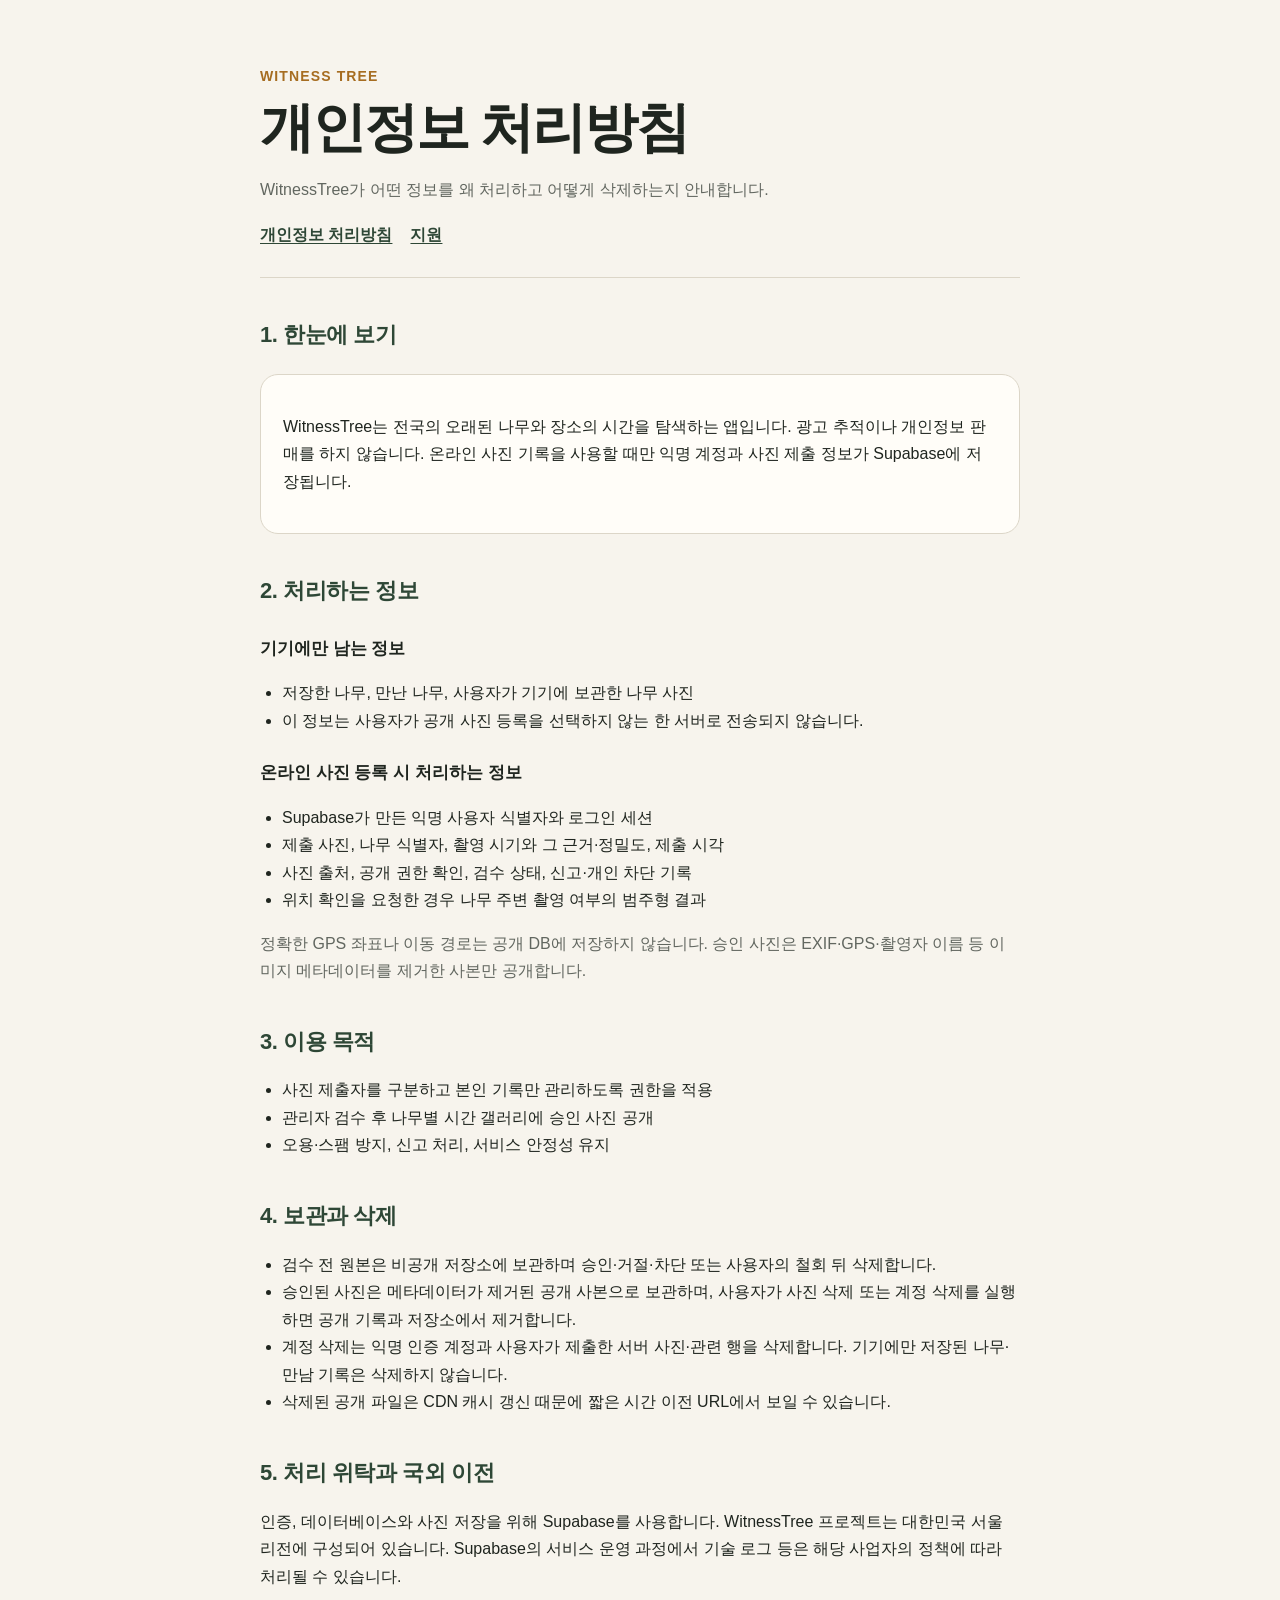
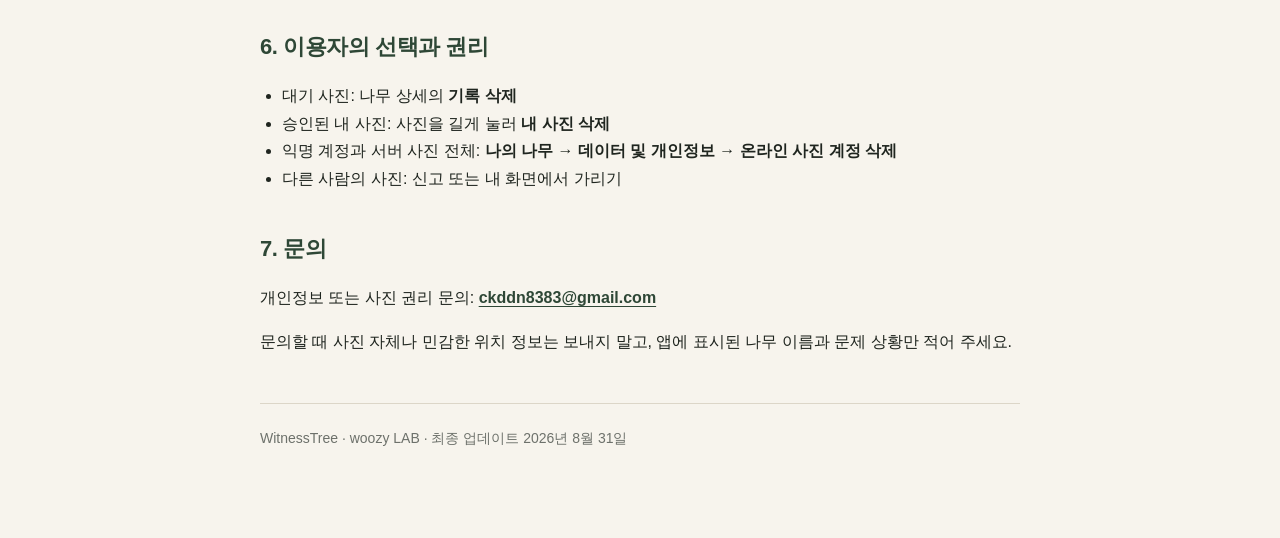
==== privacy/index.html @ dcda088e "docs: publish WitnessTree privacy and support pages" ====
<!doctype html>
<html lang="ko">
<head>
  <meta charset="utf-8">
  <meta name="viewport" content="width=device-width, initial-scale=1">
  <meta name="description" content="WitnessTree가 어떤 정보를 왜 처리하고 어떻게 삭제하는지 안내합니다.">
  <title>개인정보 처리방침 · WitnessTree</title>
  <link rel="stylesheet" href="../assets/site.css">
</head>
<body>
  <main>
    <header>
      <div class="brand">WITNESS TREE</div>
      <h1>개인정보 처리방침</h1>
      <p class="meta">WitnessTree가 어떤 정보를 왜 처리하고 어떻게 삭제하는지 안내합니다.</p>
      <nav><a href="../privacy/">개인정보 처리방침</a><a href="../support/">지원</a></nav>
    </header>

    <section>
      <h2>1. 한눈에 보기</h2>
      <div class="card"><p>WitnessTree는 전국의 오래된 나무와 장소의 시간을 탐색하는 앱입니다. 광고 추적이나 개인정보 판매를 하지 않습니다. 온라인 사진 기록을 사용할 때만 익명 계정과 사진 제출 정보가 Supabase에 저장됩니다.</p></div>
    </section>

    <section>
      <h2>2. 처리하는 정보</h2>
      <h3>기기에만 남는 정보</h3>
      <ul>
        <li>저장한 나무, 만난 나무, 사용자가 기기에 보관한 나무 사진</li>
        <li>이 정보는 사용자가 공개 사진 등록을 선택하지 않는 한 서버로 전송되지 않습니다.</li>
      </ul>
      <h3>온라인 사진 등록 시 처리하는 정보</h3>
      <ul>
        <li>Supabase가 만든 익명 사용자 식별자와 로그인 세션</li>
        <li>제출 사진, 나무 식별자, 촬영 시기와 그 근거·정밀도, 제출 시각</li>
        <li>사진 출처, 공개 권한 확인, 검수 상태, 신고·개인 차단 기록</li>
        <li>위치 확인을 요청한 경우 나무 주변 촬영 여부의 범주형 결과</li>
      </ul>
      <p class="note">정확한 GPS 좌표나 이동 경로는 공개 DB에 저장하지 않습니다. 승인 사진은 EXIF·GPS·촬영자 이름 등 이미지 메타데이터를 제거한 사본만 공개합니다.</p>
    </section>

    <section>
      <h2>3. 이용 목적</h2>
      <ul>
        <li>사진 제출자를 구분하고 본인 기록만 관리하도록 권한을 적용</li>
        <li>관리자 검수 후 나무별 시간 갤러리에 승인 사진 공개</li>
        <li>오용·스팸 방지, 신고 처리, 서비스 안정성 유지</li>
      </ul>
    </section>

    <section>
      <h2>4. 보관과 삭제</h2>
      <ul>
        <li>검수 전 원본은 비공개 저장소에 보관하며 승인·거절·차단 또는 사용자의 철회 뒤 삭제합니다.</li>
        <li>승인된 사진은 메타데이터가 제거된 공개 사본으로 보관하며, 사용자가 사진 삭제 또는 계정 삭제를 실행하면 공개 기록과 저장소에서 제거합니다.</li>
        <li>계정 삭제는 익명 인증 계정과 사용자가 제출한 서버 사진·관련 행을 삭제합니다. 기기에만 저장된 나무·만남 기록은 삭제하지 않습니다.</li>
        <li>삭제된 공개 파일은 CDN 캐시 갱신 때문에 짧은 시간 이전 URL에서 보일 수 있습니다.</li>
      </ul>
    </section>

    <section>
      <h2>5. 처리 위탁과 국외 이전</h2>
      <p>인증, 데이터베이스와 사진 저장을 위해 Supabase를 사용합니다. WitnessTree 프로젝트는 대한민국 서울 리전에 구성되어 있습니다. Supabase의 서비스 운영 과정에서 기술 로그 등은 해당 사업자의 정책에 따라 처리될 수 있습니다.</p>
    </section>

    <section>
      <h2>6. 이용자의 선택과 권리</h2>
      <ul>
        <li>대기 사진: 나무 상세의 <strong>기록 삭제</strong></li>
        <li>승인된 내 사진: 사진을 길게 눌러 <strong>내 사진 삭제</strong></li>
        <li>익명 계정과 서버 사진 전체: <strong>나의 나무 → 데이터 및 개인정보 → 온라인 사진 계정 삭제</strong></li>
        <li>다른 사람의 사진: 신고 또는 내 화면에서 가리기</li>
      </ul>
    </section>

    <section>
      <h2>7. 문의</h2>
      <p>개인정보 또는 사진 권리 문의: <a href="mailto:ckddn8383@gmail.com?subject=WitnessTree%20개인정보%20문의">ckddn8383@gmail.com</a></p>
      <p>문의할 때 사진 자체나 민감한 위치 정보는 보내지 말고, 앱에 표시된 나무 이름과 문제 상황만 적어 주세요.</p>
    </section>

    <footer>WitnessTree · woozy LAB · 최종 업데이트 2026년 8월 31일</footer>
  </main>
</body>
</html>
---- assets/site.css ----
:root {
  color-scheme: light;
  --paper: #f7f4ed;
  --surface: #fffdf8;
  --ink: #1f251f;
  --green: #2e4736;
  --time: #a66d21;
  --line: #dcd6c8;
  --muted: #626760;
}

* {
  box-sizing: border-box;
}

body {
  margin: 0;
  background: var(--paper);
  color: var(--ink);
  font-family: -apple-system, BlinkMacSystemFont, "Apple SD Gothic Neo", "Noto Sans KR", sans-serif;
  line-height: 1.72;
}

main {
  width: min(760px, calc(100% - 40px));
  margin: 0 auto;
  padding: 64px 0 88px;
}

header {
  border-bottom: 1px solid var(--line);
  padding-bottom: 28px;
  margin-bottom: 36px;
}

.brand {
  color: var(--time);
  font-size: 14px;
  font-weight: 750;
  letter-spacing: 0.08em;
}

h1 {
  margin: 8px 0;
  font-size: clamp(34px, 7vw, 54px);
  line-height: 1.18;
  letter-spacing: -0.04em;
}

h2 {
  margin: 38px 0 10px;
  color: var(--green);
  font-size: 22px;
  letter-spacing: -0.02em;
}

h3 {
  margin: 24px 0 6px;
  font-size: 17px;
}

p,
li {
  font-size: 16px;
}

ul {
  padding-left: 22px;
}

.meta,
.note {
  color: var(--muted);
}

.card {
  margin: 20px 0;
  padding: 22px;
  border: 1px solid var(--line);
  border-radius: 18px;
  background: var(--surface);
}

a {
  color: var(--green);
  font-weight: 650;
  text-underline-offset: 3px;
}

nav {
  display: flex;
  flex-wrap: wrap;
  gap: 18px;
  margin-top: 18px;
}

footer {
  margin-top: 48px;
  padding-top: 22px;
  border-top: 1px solid var(--line);
  color: #6d716b;
  font-size: 14px;
}
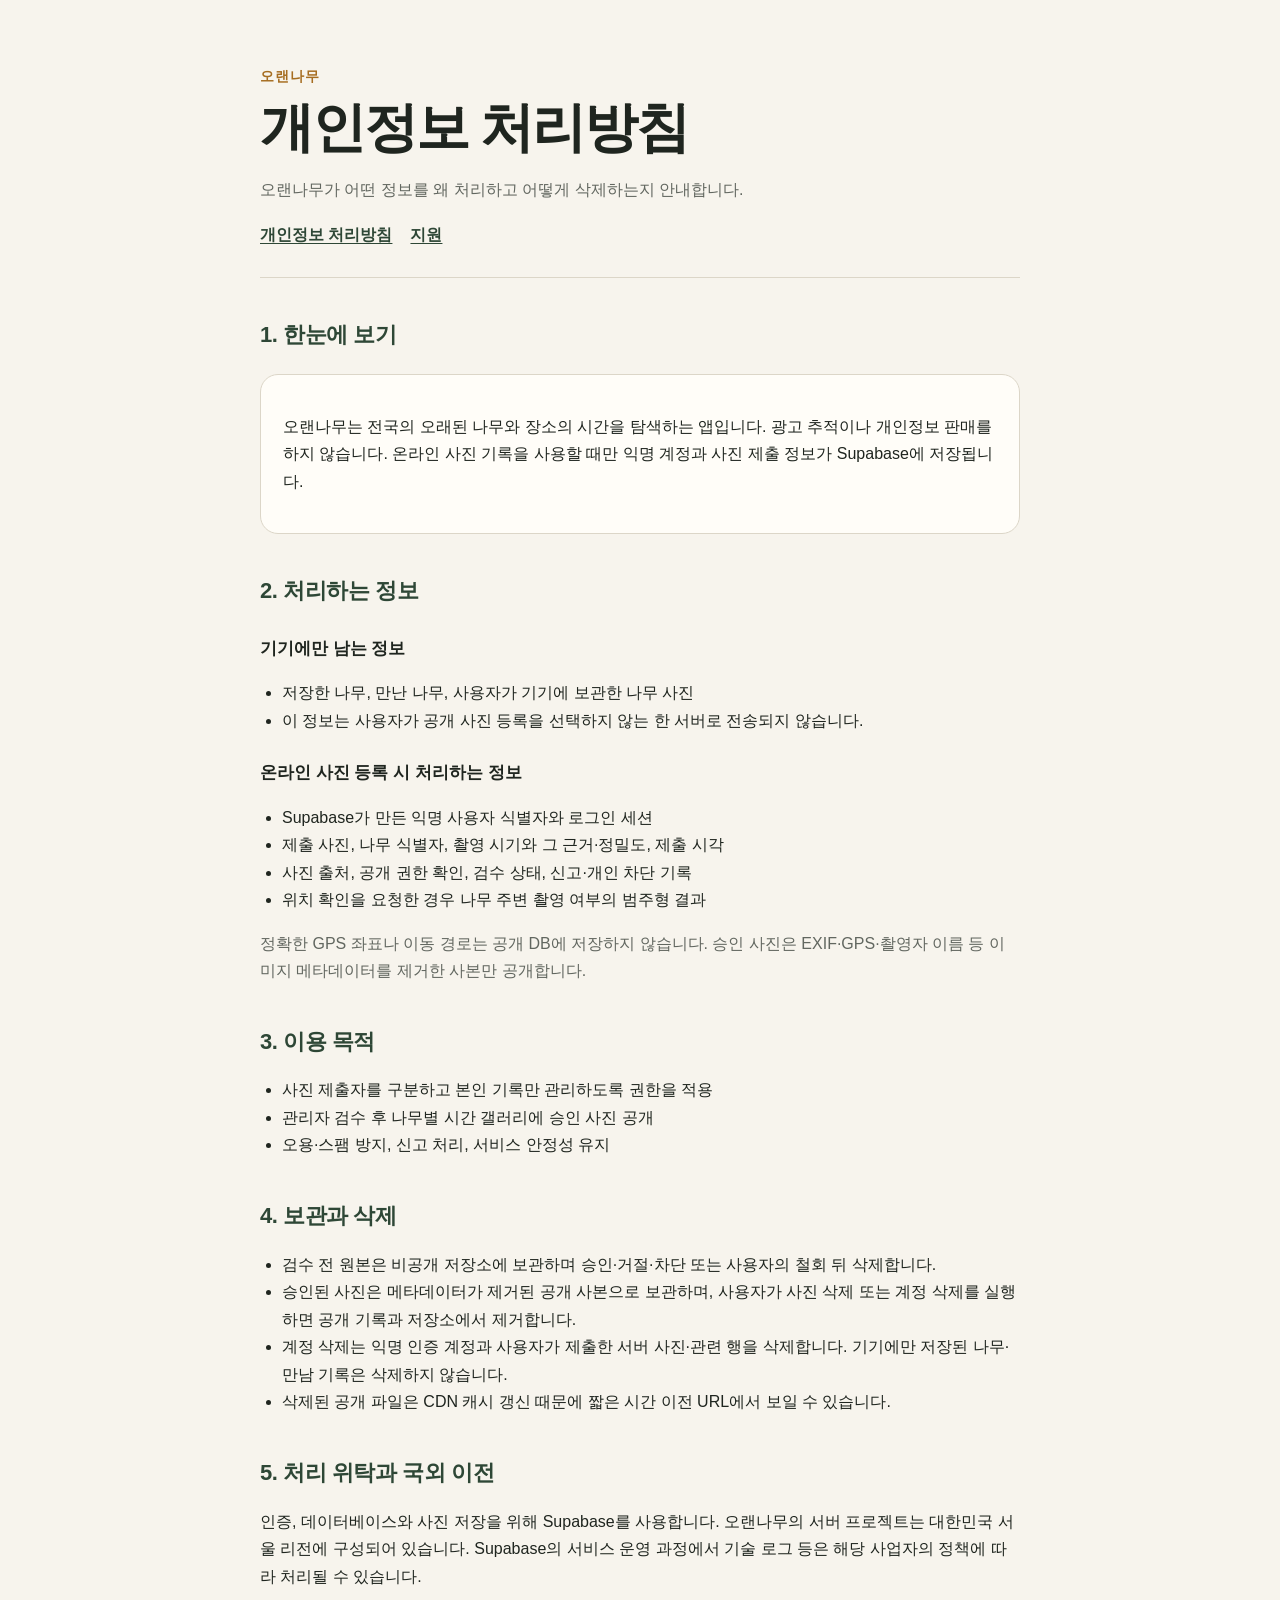
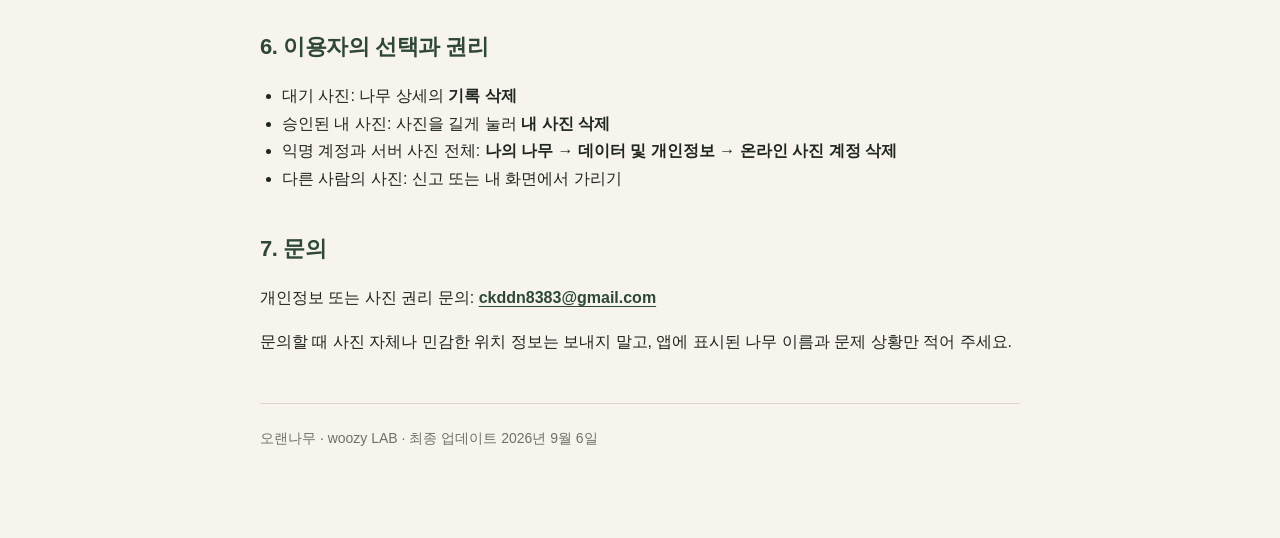
==== commit 0c4246de: "fix: align legal site branding with Orannamu" ====
--- a/privacy/index.html
+++ b/privacy/index.html
@@ -3,22 +3,22 @@
 <head>
   <meta charset="utf-8">
   <meta name="viewport" content="width=device-width, initial-scale=1">
-  <meta name="description" content="WitnessTree가 어떤 정보를 왜 처리하고 어떻게 삭제하는지 안내합니다.">
-  <title>개인정보 처리방침 · WitnessTree</title>
+  <meta name="description" content="오랜나무가 어떤 정보를 왜 처리하고 어떻게 삭제하는지 안내합니다.">
+  <title>개인정보 처리방침 · 오랜나무</title>
   <link rel="stylesheet" href="../assets/site.css">
 </head>
 <body>
   <main>
     <header>
-      <div class="brand">WITNESS TREE</div>
+      <div class="brand">오랜나무</div>
       <h1>개인정보 처리방침</h1>
-      <p class="meta">WitnessTree가 어떤 정보를 왜 처리하고 어떻게 삭제하는지 안내합니다.</p>
+      <p class="meta">오랜나무가 어떤 정보를 왜 처리하고 어떻게 삭제하는지 안내합니다.</p>
       <nav><a href="../privacy/">개인정보 처리방침</a><a href="../support/">지원</a></nav>
     </header>
 
     <section>
       <h2>1. 한눈에 보기</h2>
-      <div class="card"><p>WitnessTree는 전국의 오래된 나무와 장소의 시간을 탐색하는 앱입니다. 광고 추적이나 개인정보 판매를 하지 않습니다. 온라인 사진 기록을 사용할 때만 익명 계정과 사진 제출 정보가 Supabase에 저장됩니다.</p></div>
+      <div class="card"><p>오랜나무는 전국의 오래된 나무와 장소의 시간을 탐색하는 앱입니다. 광고 추적이나 개인정보 판매를 하지 않습니다. 온라인 사진 기록을 사용할 때만 익명 계정과 사진 제출 정보가 Supabase에 저장됩니다.</p></div>
     </section>
 
     <section>
@@ -59,7 +59,7 @@
 
     <section>
       <h2>5. 처리 위탁과 국외 이전</h2>
-      <p>인증, 데이터베이스와 사진 저장을 위해 Supabase를 사용합니다. WitnessTree 프로젝트는 대한민국 서울 리전에 구성되어 있습니다. Supabase의 서비스 운영 과정에서 기술 로그 등은 해당 사업자의 정책에 따라 처리될 수 있습니다.</p>
+      <p>인증, 데이터베이스와 사진 저장을 위해 Supabase를 사용합니다. 오랜나무의 서버 프로젝트는 대한민국 서울 리전에 구성되어 있습니다. Supabase의 서비스 운영 과정에서 기술 로그 등은 해당 사업자의 정책에 따라 처리될 수 있습니다.</p>
     </section>
 
     <section>
@@ -74,12 +74,11 @@
 
     <section>
       <h2>7. 문의</h2>
-      <p>개인정보 또는 사진 권리 문의: <a href="mailto:ckddn8383@gmail.com?subject=WitnessTree%20개인정보%20문의">ckddn8383@gmail.com</a></p>
+      <p>개인정보 또는 사진 권리 문의: <a href="mailto:ckddn8383@gmail.com?subject=%EC%98%A4%EB%9E%9C%EB%82%98%EB%AC%B4%20%EA%B0%9C%EC%9D%B8%EC%A0%95%EB%B3%B4%20%EB%AC%B8%EC%9D%98">ckddn8383@gmail.com</a></p>
       <p>문의할 때 사진 자체나 민감한 위치 정보는 보내지 말고, 앱에 표시된 나무 이름과 문제 상황만 적어 주세요.</p>
     </section>
 
-    <footer>WitnessTree · woozy LAB · 최종 업데이트 2026년 8월 31일</footer>
+    <footer>오랜나무 · woozy LAB · 최종 업데이트 2026년 9월 6일</footer>
   </main>
 </body>
 </html>
-
--- a/assets/site.css
+++ b/assets/site.css
@@ -101,4 +101,3 @@
   color: #6d716b;
   font-size: 14px;
 }
-
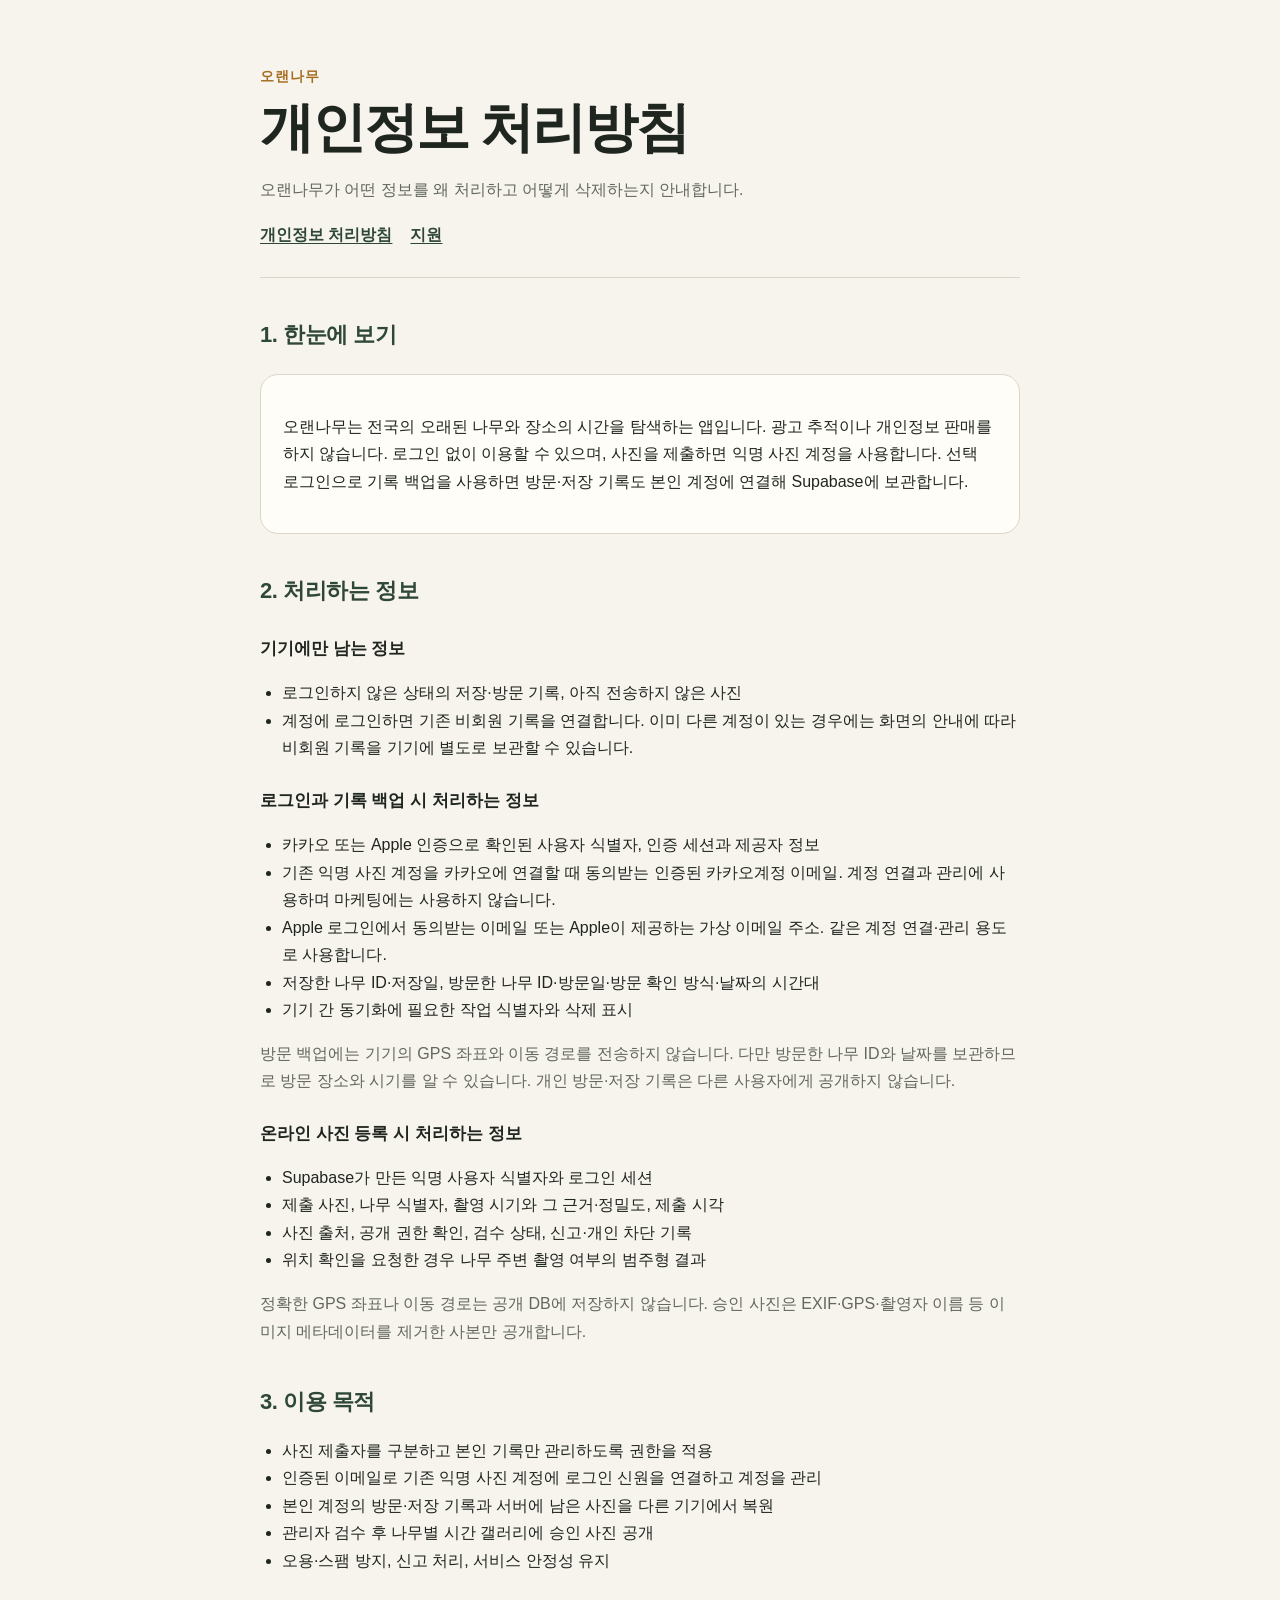
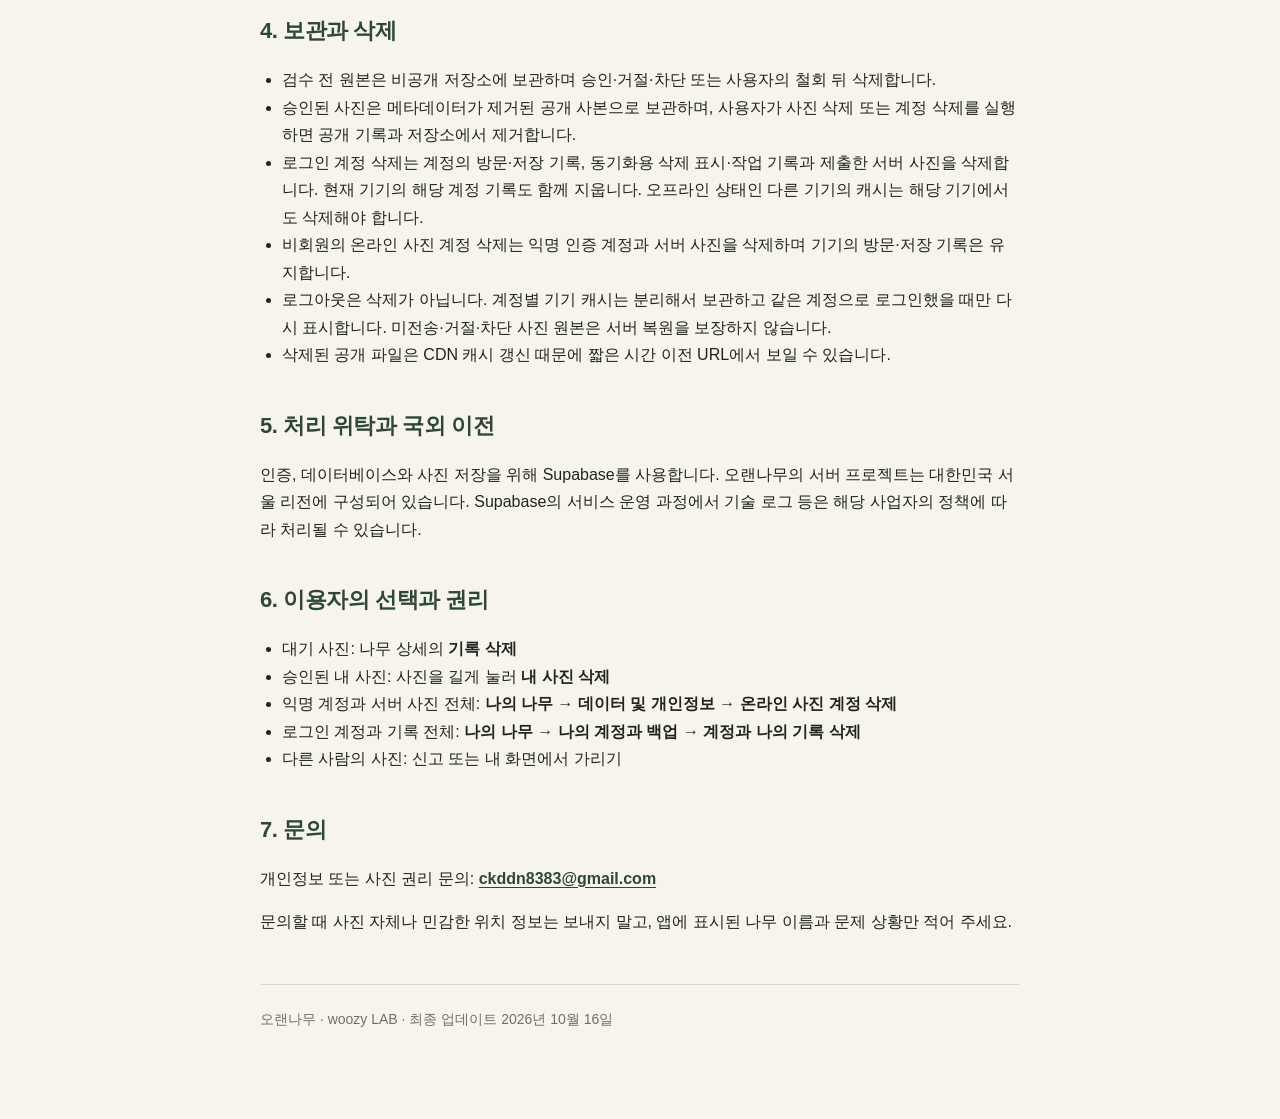
==== commit 0c7faae1: "docs: publish account backup and deletion guidance" ====
--- a/privacy/index.html
+++ b/privacy/index.html
@@ -18,16 +18,25 @@
 
     <section>
       <h2>1. 한눈에 보기</h2>
-      <div class="card"><p>오랜나무는 전국의 오래된 나무와 장소의 시간을 탐색하는 앱입니다. 광고 추적이나 개인정보 판매를 하지 않습니다. 온라인 사진 기록을 사용할 때만 익명 계정과 사진 제출 정보가 Supabase에 저장됩니다.</p></div>
+      <div class="card"><p>오랜나무는 전국의 오래된 나무와 장소의 시간을 탐색하는 앱입니다. 광고 추적이나 개인정보 판매를 하지 않습니다. 로그인 없이 이용할 수 있으며, 사진을 제출하면 익명 사진 계정을 사용합니다. 선택 로그인으로 기록 백업을 사용하면 방문·저장 기록도 본인 계정에 연결해 Supabase에 보관합니다.</p></div>
     </section>
 
     <section>
       <h2>2. 처리하는 정보</h2>
       <h3>기기에만 남는 정보</h3>
       <ul>
-        <li>저장한 나무, 만난 나무, 사용자가 기기에 보관한 나무 사진</li>
-        <li>이 정보는 사용자가 공개 사진 등록을 선택하지 않는 한 서버로 전송되지 않습니다.</li>
+        <li>로그인하지 않은 상태의 저장·방문 기록, 아직 전송하지 않은 사진</li>
+        <li>계정에 로그인하면 기존 비회원 기록을 연결합니다. 이미 다른 계정이 있는 경우에는 화면의 안내에 따라 비회원 기록을 기기에 별도로 보관할 수 있습니다.</li>
       </ul>
+      <h3>로그인과 기록 백업 시 처리하는 정보</h3>
+      <ul>
+        <li>카카오 또는 Apple 인증으로 확인된 사용자 식별자, 인증 세션과 제공자 정보</li>
+        <li>기존 익명 사진 계정을 카카오에 연결할 때 동의받는 인증된 카카오계정 이메일. 계정 연결과 관리에 사용하며 마케팅에는 사용하지 않습니다.</li>
+        <li>Apple 로그인에서 동의받는 이메일 또는 Apple이 제공하는 가상 이메일 주소. 같은 계정 연결·관리 용도로 사용합니다.</li>
+        <li>저장한 나무 ID·저장일, 방문한 나무 ID·방문일·방문 확인 방식·날짜의 시간대</li>
+        <li>기기 간 동기화에 필요한 작업 식별자와 삭제 표시</li>
+      </ul>
+      <p class="note">방문 백업에는 기기의 GPS 좌표와 이동 경로를 전송하지 않습니다. 다만 방문한 나무 ID와 날짜를 보관하므로 방문 장소와 시기를 알 수 있습니다. 개인 방문·저장 기록은 다른 사용자에게 공개하지 않습니다.</p>
       <h3>온라인 사진 등록 시 처리하는 정보</h3>
       <ul>
         <li>Supabase가 만든 익명 사용자 식별자와 로그인 세션</li>
@@ -42,6 +51,8 @@
       <h2>3. 이용 목적</h2>
       <ul>
         <li>사진 제출자를 구분하고 본인 기록만 관리하도록 권한을 적용</li>
+        <li>인증된 이메일로 기존 익명 사진 계정에 로그인 신원을 연결하고 계정을 관리</li>
+        <li>본인 계정의 방문·저장 기록과 서버에 남은 사진을 다른 기기에서 복원</li>
         <li>관리자 검수 후 나무별 시간 갤러리에 승인 사진 공개</li>
         <li>오용·스팸 방지, 신고 처리, 서비스 안정성 유지</li>
       </ul>
@@ -52,7 +63,9 @@
       <ul>
         <li>검수 전 원본은 비공개 저장소에 보관하며 승인·거절·차단 또는 사용자의 철회 뒤 삭제합니다.</li>
         <li>승인된 사진은 메타데이터가 제거된 공개 사본으로 보관하며, 사용자가 사진 삭제 또는 계정 삭제를 실행하면 공개 기록과 저장소에서 제거합니다.</li>
-        <li>계정 삭제는 익명 인증 계정과 사용자가 제출한 서버 사진·관련 행을 삭제합니다. 기기에만 저장된 나무·만남 기록은 삭제하지 않습니다.</li>
+        <li>로그인 계정 삭제는 계정의 방문·저장 기록, 동기화용 삭제 표시·작업 기록과 제출한 서버 사진을 삭제합니다. 현재 기기의 해당 계정 기록도 함께 지웁니다. 오프라인 상태인 다른 기기의 캐시는 해당 기기에서도 삭제해야 합니다.</li>
+        <li>비회원의 온라인 사진 계정 삭제는 익명 인증 계정과 서버 사진을 삭제하며 기기의 방문·저장 기록은 유지합니다.</li>
+        <li>로그아웃은 삭제가 아닙니다. 계정별 기기 캐시는 분리해서 보관하고 같은 계정으로 로그인했을 때만 다시 표시합니다. 미전송·거절·차단 사진 원본은 서버 복원을 보장하지 않습니다.</li>
         <li>삭제된 공개 파일은 CDN 캐시 갱신 때문에 짧은 시간 이전 URL에서 보일 수 있습니다.</li>
       </ul>
     </section>
@@ -68,6 +81,7 @@
         <li>대기 사진: 나무 상세의 <strong>기록 삭제</strong></li>
         <li>승인된 내 사진: 사진을 길게 눌러 <strong>내 사진 삭제</strong></li>
         <li>익명 계정과 서버 사진 전체: <strong>나의 나무 → 데이터 및 개인정보 → 온라인 사진 계정 삭제</strong></li>
+        <li>로그인 계정과 기록 전체: <strong>나의 나무 → 나의 계정과 백업 → 계정과 나의 기록 삭제</strong></li>
         <li>다른 사람의 사진: 신고 또는 내 화면에서 가리기</li>
       </ul>
     </section>
@@ -78,7 +92,7 @@
       <p>문의할 때 사진 자체나 민감한 위치 정보는 보내지 말고, 앱에 표시된 나무 이름과 문제 상황만 적어 주세요.</p>
     </section>
 
-    <footer>오랜나무 · woozy LAB · 최종 업데이트 2026년 9월 6일</footer>
+    <footer>오랜나무 · woozy LAB · 최종 업데이트 2026년 10월 16일</footer>
   </main>
 </body>
 </html>
